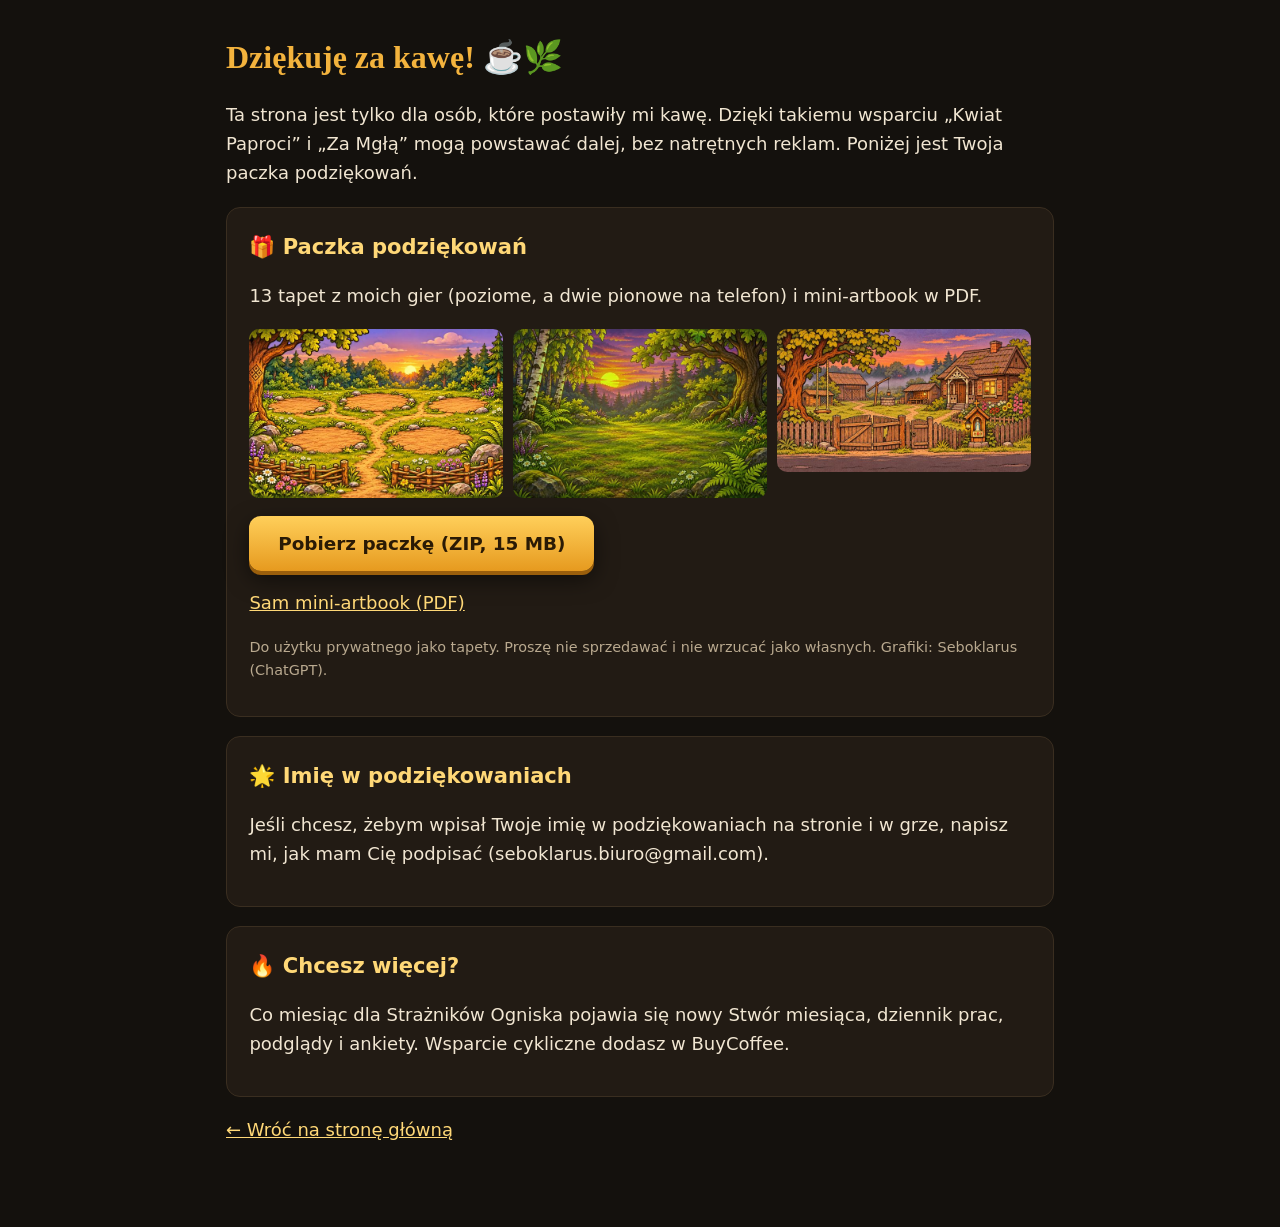
==== dla-wspierajacych-e44f69cf/index.html @ abdb0093 "Ukryte podstrony dla wspierających (BuyCoffee) Co-Authored-By: Claude Sonnet 5.5 <noreply@anthropic." ====
<!DOCTYPE html><html lang="pl"><head><meta charset="utf-8"><meta name="viewport" content="width=device-width, initial-scale=1">
<meta name="robots" content="noindex, nofollow"><title>Dla wspierających | Seboklarus</title><link rel="stylesheet" href="../styl.css">
<style>main{max-width:860px;margin:0 auto;padding:2rem 1rem 4rem}.karta{background:var(--karta);border:1px solid #3a2e20;border-radius:14px;padding:1.2rem 1.4rem;margin:1.2rem 0}.podglad{display:grid;grid-template-columns:repeat(auto-fit,minmax(200px,1fr));gap:.6rem;margin:1rem 0}.podglad img{width:100%;border-radius:10px}h3{color:var(--zloto2);margin:.2rem 0 .4rem}.male{color:var(--szary);font-size:.9rem}</style></head><body><main>
<h2>Dziękuję za kawę! ☕🌿</h2>
<p>Ta strona jest tylko dla osób, które postawiły mi kawę. Dzięki takiemu wsparciu „Kwiat Paproci” i „Za Mgłą” mogą powstawać dalej, bez natrętnych reklam. Poniżej jest Twoja paczka podziękowań.</p>
<div class="karta"><h3>🎁 Paczka podziękowań</h3>
<p>13 tapet z moich gier (poziome, a dwie pionowe na telefon) i mini-artbook w PDF.</p>
<div class="podglad"><img src="pod_kwiat_osada.jpg" alt=""><img src="pod_kwiat_pradawny_las.jpg" alt=""><img src="pod_za_mgla_zagroda_z_drogi.jpg" alt=""></div>
<p><a class="przycisk" href="Seboklarus_paczka_podziekowan.zip" download>Pobierz paczkę (ZIP, 15 MB)</a></p>
<p><a href="Mini-artbook_Seboklarus.pdf">Sam mini-artbook (PDF)</a></p>
<p class="male">Do użytku prywatnego jako tapety. Proszę nie sprzedawać i nie wrzucać jako własnych. Grafiki: Seboklarus (ChatGPT).</p></div>
<div class="karta"><h3>🌟 Imię w podziękowaniach</h3><p>Jeśli chcesz, żebym wpisał Twoje imię w podziękowaniach na stronie i w grze, napisz mi, jak mam Cię podpisać (seboklarus.biuro@gmail.com).</p></div>
<div class="karta"><h3>🔥 Chcesz więcej?</h3><p>Co miesiąc dla Strażników Ogniska pojawia się nowy Stwór miesiąca, dziennik prac, podglądy i ankiety. Wsparcie cykliczne dodasz w BuyCoffee.</p></div>
<p><a href="../">← Wróć na stronę główną</a></p></main></body></html>
---- styl.css ----
:root {
  --tlo: #14110d; --karta: #221b14; --zloto: #f3b33d; --zloto2: #ffd877;
  --tekst: #f1e6d2; --szary: #b9a98f; --mgla: #8fa3a8;
}
* { box-sizing: border-box; }
html { scroll-behavior: smooth; }
body {
  margin: 0; background: var(--tlo); color: var(--tekst);
  font: 18px/1.6 "Segoe UI", Roboto, "Noto Sans", system-ui, sans-serif;
}
html[lang="pl"] .en, html[lang="en"] .pl { display: none !important; }
a { color: var(--zloto2); }
h2 { font-family: Georgia, "Times New Roman", serif; color: var(--zloto); font-size: 2rem; margin: 0 0 .6rem; }

/* górny pasek */
.gora {
  position: sticky; top: 0; z-index: 10; display: flex; justify-content: space-between; align-items: center;
  padding: .5rem 1rem; background: rgba(20, 17, 13, .88); backdrop-filter: blur(6px);
  border-bottom: 1px solid #3a2e20;
}
.marka { display: flex; align-items: center; gap: .5rem; text-decoration: none; color: var(--tekst); font-weight: 700; }
.marka img { border-radius: 8px; }
.linki { display: flex; align-items: center; gap: 1rem; }
.linki a { text-decoration: none; color: var(--tekst); font-size: .95rem; }
.linki a:hover { color: var(--zloto2); }
#jezyk {
  background: none; border: 1px solid var(--zloto); color: var(--zloto); border-radius: 6px;
  padding: .2rem .6rem; font-weight: 700; cursor: pointer;
}

/* nagłówek z okładką */
.bohater { position: relative; min-height: min(88vh, 780px); display: grid; place-items: center; text-align: center; overflow: hidden; }
.bohater-tlo {
  position: absolute; inset: 0; background: url(img/kwiat_tlo.jpg) center / cover no-repeat;
  filter: brightness(.55);
}
.bohater-tlo::after { content: ""; position: absolute; inset: 0; background: linear-gradient(transparent 55%, var(--tlo)); }
.bohater-tresc { position: relative; padding: 2rem 1rem 3rem; max-width: 900px; }
.bohater h1 { margin: 0; }
.logo { width: min(560px, 90vw); height: auto; filter: drop-shadow(0 6px 18px #000a); }
.hasło { font-size: 1.25rem; text-shadow: 0 2px 6px #000; margin: .5rem 0 1.4rem; }
.platformy { color: var(--szary); font-size: .95rem; text-shadow: 0 1px 4px #000; }

.przycisk {
  display: inline-block; padding: .8rem 1.8rem; border-radius: 12px; text-decoration: none;
  background: linear-gradient(#ffcf5a, #e69a1f); color: #2a1a05; font-weight: 800; font-size: 1.15rem;
  box-shadow: 0 4px 0 #9b5f0c, 0 8px 22px #0008; transition: transform .1s;
}
.przycisk:hover { transform: translateY(-2px); }
.przycisk.duzy { font-size: 1.5rem; padding: 1rem 2.4rem; }
.przycisk.drugi { background: linear-gradient(#c9d6d8, #8fa3a8); box-shadow: 0 4px 0 #56676b, 0 8px 22px #0008; color: #142023; }

main { max-width: 1150px; margin: 0 auto; padding: 0 1rem; }
section { margin: 3.5rem 0; }

/* film + opis */
.pas { display: grid; grid-template-columns: 1.2fr 1fr; gap: 2rem; align-items: start; }
.film { position: relative; aspect-ratio: 16 / 9; border-radius: 14px; overflow: hidden; cursor: pointer; background: #000; box-shadow: 0 10px 30px #000a; }
.film img, .film iframe { width: 100%; height: 100%; object-fit: cover; border: 0; display: block; }
.graj-film {
  position: absolute; inset: 0; margin: auto; width: 84px; height: 84px; border-radius: 50%;
  border: 0; background: #e33c; color: #fff; font-size: 2.2rem; cursor: pointer;
}
.cechy { padding-left: 0; list-style: none; }
.cechy li { margin: .35rem 0; }

/* galeria */
.galeria { display: grid; grid-template-columns: repeat(3, 1fr); gap: .8rem; }
.galeria img {
  width: 100%; aspect-ratio: 16 / 9; object-fit: cover; border-radius: 10px; cursor: zoom-in;
  box-shadow: 0 4px 14px #0009; transition: transform .15s;
}
.galeria img:hover { transform: scale(1.03); }
.srodek { text-align: center; }
.male { color: var(--szary); font-size: .95rem; }

/* Za Mgłą */
.mgla {
  position: relative; padding: 2.5rem 2rem; border-radius: 20px; overflow: hidden;
  background: radial-gradient(ellipse at 30% 0%, #3d4b4e 0%, #1c2426 55%, #121719 100%);
  border: 1px solid #3e4c4f;
}
.mgla::before {
  content: ""; position: absolute; inset: -20%; pointer-events: none; opacity: .35;
  background: radial-gradient(circle at 20% 40%, #fff3 0 18%, transparent 30%),
              radial-gradient(circle at 75% 60%, #fff2 0 22%, transparent 35%);
  animation: dryf 22s ease-in-out infinite alternate;
}
@keyframes dryf { to { transform: translateX(8%) translateY(-4%); } }
.mgla > * { position: relative; }
.mgla h2 { color: #dfe8e9; }
.mgla h2 small { font-size: 1rem; color: var(--mgla); }
.mgla-naglowek { display: flex; gap: 1.2rem; align-items: center; margin-bottom: 1rem; }
.mgla-naglowek img { border-radius: 22px; box-shadow: 0 6px 18px #000a; }
.znaczek {
  display: inline-block; margin: 0 0 .3rem; padding: .15rem .7rem; border-radius: 99px;
  background: #e3c15a; color: #241a03; font-weight: 800; font-size: .85rem; text-transform: uppercase; letter-spacing: .04em;
}
.mgla .galeria { margin: 1.5rem 0; }

.autor { max-width: 800px; margin-left: auto; margin-right: auto; text-align: center; }
.linki-autor { font-weight: 700; }
footer { text-align: center; color: var(--szary); font-size: .85rem; padding: 2rem 1rem; border-top: 1px solid #3a2e20; }

dialog { border: 0; padding: 0; background: transparent; max-width: 96vw; }
dialog::backdrop { background: #000d; }
dialog img { max-width: 96vw; max-height: 90vh; border-radius: 10px; display: block; }
dialog button { position: absolute; top: 8px; right: 8px; background: #000a; color: #fff; border: 0; font-size: 1.4rem; border-radius: 50%; width: 40px; height: 40px; cursor: pointer; }

@media (max-width: 800px) {
  body { font-size: 16px; }
  .pas { grid-template-columns: 1fr; }
  .galeria { grid-template-columns: 1fr 1fr; }
  .linki a { display: none; }
  .bohater { min-height: min(75vh, 640px); }
  .hasło br { display: none; }
  .mgla { padding: 1.5rem 1rem; }
}
#licznik { margin: 0 0 .5rem; min-height: 20px; }

/* kontakt */
.kontakt { max-width: 640px; margin-left: auto; margin-right: auto; text-align: center; }
#formularz { display: grid; gap: .9rem; text-align: left; margin-top: 1rem; }
#formularz label { display: grid; gap: .3rem; font-weight: 600; font-size: .95rem; }
#formularz input, #formularz textarea {
  font: inherit; color: var(--tekst); background: var(--karta); border: 1px solid #4a3b28;
  border-radius: 10px; padding: .6rem .8rem;
}
#formularz input:focus, #formularz textarea:focus { outline: 2px solid var(--zloto); border-color: transparent; }
#formularz .przycisk { justify-self: center; border: 0; cursor: pointer; }
#formularz .przycisk:disabled { opacity: .6; }
#wynik { text-align: center; min-height: 1.5em; }
.ukryty { display: none; }
.przycisk.wesprzyj { margin-top: .4rem; font-size: 1rem; padding: .6rem 1.4rem; background: linear-gradient(#ff8a8a, #d9465a); color: #fff; box-shadow: 0 4px 0 #8e2234, 0 8px 22px #0008; }

/* nowości */
.nowosci .wpis { background: var(--karta); border: 1px solid #3a2e20; border-left: 4px solid var(--zloto); border-radius: 10px; padding: 1rem 1.25rem; }
.nowosci .data { margin: 0; color: var(--zloto2); font-size: .9rem; font-weight: 700; }
.nowosci h3 { margin: .2rem 0 .5rem; font-family: Georgia, "Times New Roman", serif; font-size: 1.3rem; }
.nowosci p { margin: .4rem 0; }
.nowosci { max-width: 800px; margin-left: auto; margin-right: auto; }
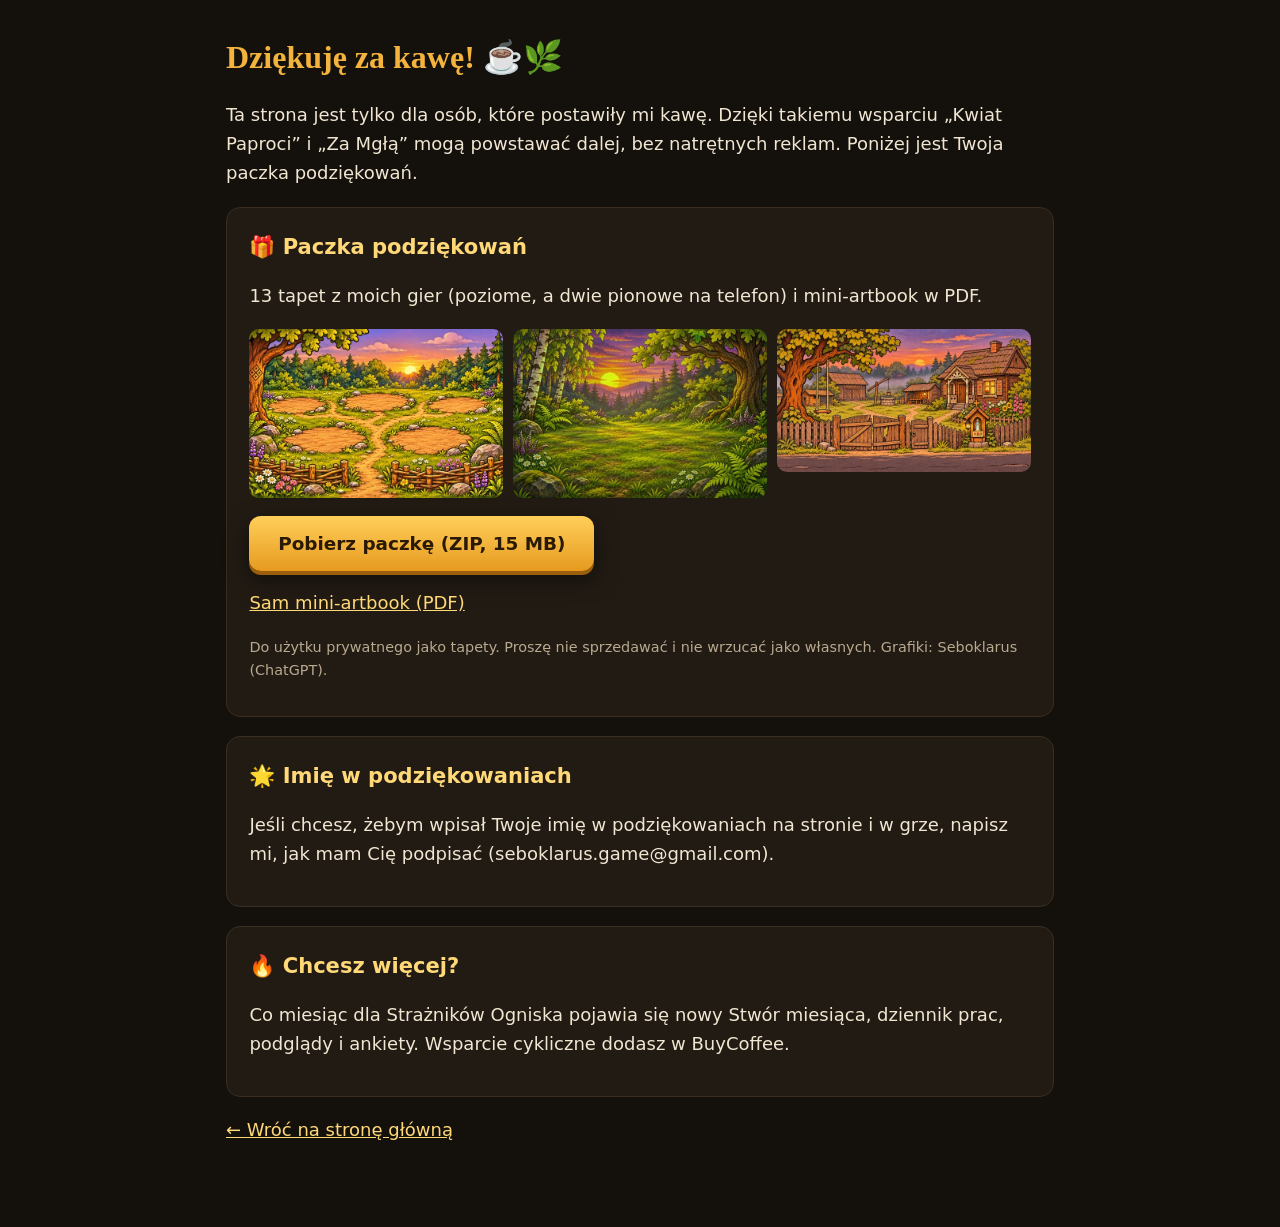
==== commit 5b148058: "Podstrony wspierających: adres kontaktowy gry Co-Authored-By: Claude Sonnet 5.5 <noreply@anthropic.c" ====
--- a/dla-wspierajacych-e44f69cf/index.html
+++ b/dla-wspierajacych-e44f69cf/index.html
@@ -9,6 +9,6 @@
 <p><a class="przycisk" href="Seboklarus_paczka_podziekowan.zip" download>Pobierz paczkę (ZIP, 15 MB)</a></p>
 <p><a href="Mini-artbook_Seboklarus.pdf">Sam mini-artbook (PDF)</a></p>
 <p class="male">Do użytku prywatnego jako tapety. Proszę nie sprzedawać i nie wrzucać jako własnych. Grafiki: Seboklarus (ChatGPT).</p></div>
-<div class="karta"><h3>🌟 Imię w podziękowaniach</h3><p>Jeśli chcesz, żebym wpisał Twoje imię w podziękowaniach na stronie i w grze, napisz mi, jak mam Cię podpisać (seboklarus.biuro@gmail.com).</p></div>
+<div class="karta"><h3>🌟 Imię w podziękowaniach</h3><p>Jeśli chcesz, żebym wpisał Twoje imię w podziękowaniach na stronie i w grze, napisz mi, jak mam Cię podpisać (seboklarus.game@gmail.com).</p></div>
 <div class="karta"><h3>🔥 Chcesz więcej?</h3><p>Co miesiąc dla Strażników Ogniska pojawia się nowy Stwór miesiąca, dziennik prac, podglądy i ankiety. Wsparcie cykliczne dodasz w BuyCoffee.</p></div>
 <p><a href="../">← Wróć na stronę główną</a></p></main></body></html>
